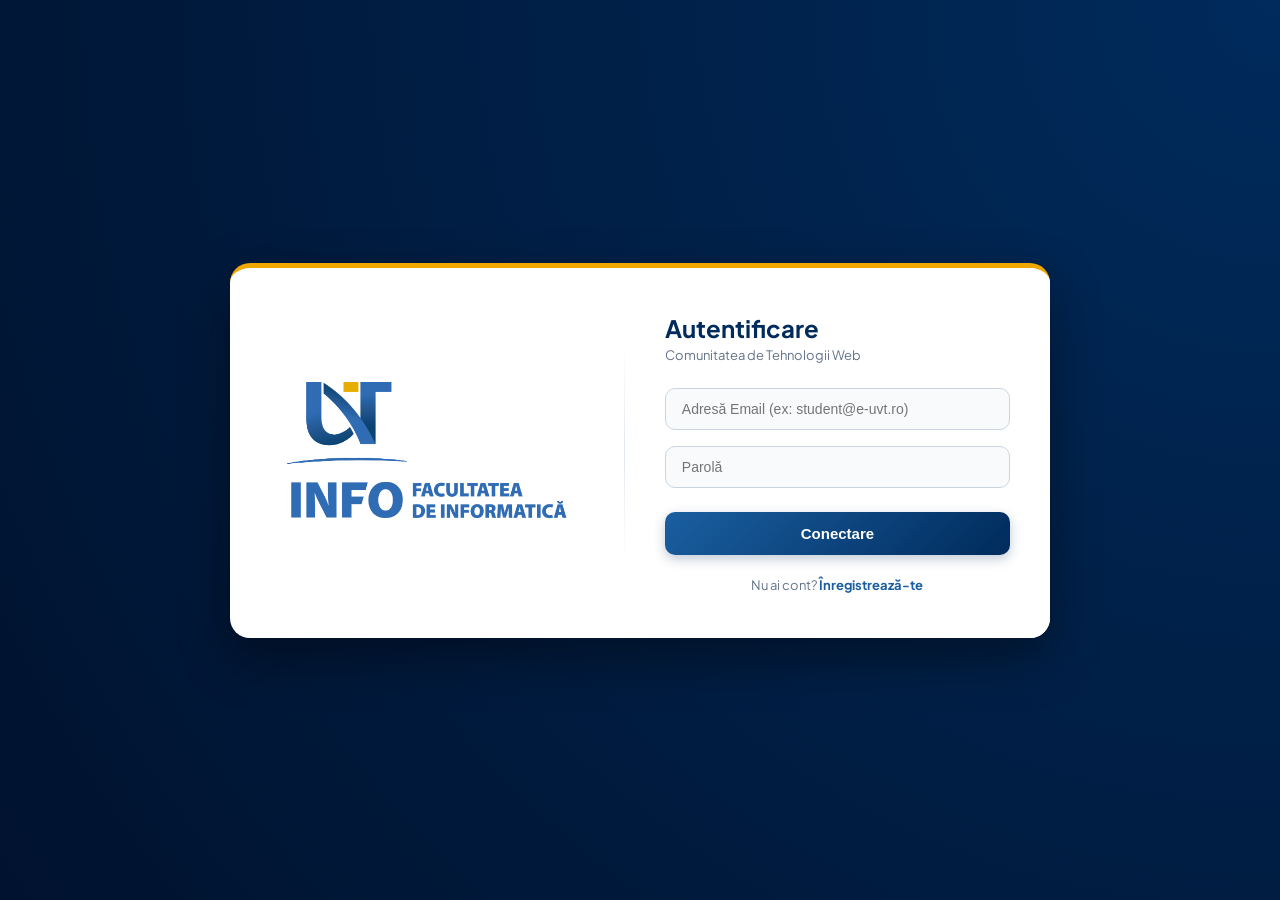
==== project-lab/HTML/login.html @ 8e834018 "Add files via upload" ====
<!DOCTYPE html>
<html lang="ro">
<head>
    <meta charset="UTF-8">
    <meta name="viewport" content="width=device-width, initial-scale=1.0">
    <title>Autentificare — Facultatea de Informatică UVT</title>
    <link rel="stylesheet" href="../CSS/style.css">
    <link rel="stylesheet" href="../CSS/login_style.css">
</head>
<body>
    <div class="login-wrapper">
        <div class="login-container">
            <!-- Partea stângă: Sigla Facultății de Informatică -->
            <div class="login-image">
                <img src="../MEDIA/login.png" alt="Facultatea de Informatică UVT">
            </div>

            <div class="separator"></div>

            <!-- Partea dreaptă: Formularul de autentificare -->
            <div class="login-form">
                <h2>Autentificare</h2>
                <p class="subtitle">Comunitatea de Tehnologii Web</p>
                
                <form action="home.html" method="get">
                    <div class="input-group">
                        <input type="email" placeholder="Adresă Email (ex: student@e-uvt.ro)" required>
                    </div>
                    <div class="input-group">
                        <input type="password" placeholder="Parolă" required>
                    </div>
                    <button type="submit" class="btn-login">Conectare</button>
                </form>

                <p class="register-text">
                    Nu ai cont? <a href="register.html">Înregistrează-te</a>
                </p>
            </div>
        </div>
    </div>
</body>
</html>
---- project-lab/CSS/style.css ----
body {
    margin: 0;
    padding: 0;
    display: flex;
    justify-content: center;
    align-items: center;
    height: 100vh;
    font-family: Arial, sans-serif;
}
---- project-lab/CSS/login_style.css ----
@import url('https://fonts.googleapis.com/css2?family=Plus+Jakarta+Sans:wght@400;500;600;700&display=swap');

* {
    box-sizing: border-box;
    margin: 0;
    padding: 0;
}

body {
    /* Fundal elegant cu degrade în nuanțele oficiale UVT (Albastru & Auriu discret) */
    background: radial-gradient(circle at top right, #002b5c, #00122e);
    font-family: 'Plus Jakarta Sans', sans-serif;
    min-height: 100vh;
    display: flex;
    justify-content: center;
    align-items: center;
}

.login-wrapper {
    width: 100%;
    display: flex;
    justify-content: center;
    align-items: center;
    padding: 20px;
}

.login-container {
    display: flex;
    width: 100%;
    max-width: 820px;
    background: #ffffff;
    border-radius: 20px;
    box-shadow: 0 20px 50px rgba(0, 0, 0, 0.4);
    overflow: hidden;
    align-items: center;
    border-top: 5px solid #f0a800; /* Linia de accent Galben UVT */
}

/* Stânga: Imagine / Logo */
.login-image {
    flex: 1;
    display: flex;
    justify-content: center;
    align-items: center;
    padding: 40px;
    background-color: #ffffff;
}

.login-image img {
    width: 100%;
    max-width: 280px;
    height: auto;
    object-fit: contain;
    transition: transform 0.3s ease;
}

.login-image img:hover {
    transform: scale(1.03);
}

/* Separator vertical elegant */
.separator {
    width: 1px;
    height: 220px;
    background: linear-gradient(to bottom, transparent, #e2e8f0, transparent);
}

/* Dreapta: Formular */
.login-form {
    flex: 1.1;
    display: flex;
    flex-direction: column;
    justify-content: center;
    padding: 45px 40px;
    background-color: #ffffff;
}

.login-form h2 {
    font-size: 24px;
    font-weight: 700;
    color: #002b5c; /* Albastru UVT */
    margin-bottom: 4px;
    text-align: left;
}

.login-form .subtitle {
    font-size: 13px;
    color: #64748b;
    margin-bottom: 25px;
}

.input-group {
    margin-bottom: 16px;
}

.login-form input {
    width: 100%;
    padding: 12px 16px;
    border: 1.5px solid #cbd5e1;
    border-radius: 10px;
    font-size: 14px;
    background-color: #f8fafc;
    color: #1e293b;
    transition: all 0.2s ease-in-out;
}

.login-form input:focus {
    outline: none;
    border-color: #1a5fa1;
    background-color: #ffffff;
    box-shadow: 0 0 0 4px rgba(26, 95, 161, 0.12);
}

.login-form input:hover {
    border-color: #94a3b8;
}

/* Butonul modern albastru cu hover auriu UVT */
.btn-login {
    width: 100%;
    padding: 13px;
    margin-top: 8px;
    background: linear-gradient(135deg, #1a5fa1 0%, #002b5c 100%);
    border: none;
    border-radius: 10px;
    color: #ffffff;
    font-size: 15px;
    font-weight: 700;
    cursor: pointer;
    box-shadow: 0 4px 12px rgba(0, 43, 92, 0.25);
    transition: all 0.25s ease;
}

.btn-login:hover {
    background: linear-gradient(135deg, #002b5c 0%, #001836 100%);
    box-shadow: 0 6px 18px rgba(0, 43, 92, 0.35);
    transform: translateY(-1px);
}

.btn-login:active {
    transform: translateY(0);
}

/* Text & Link Inregistrare */
.register-text {
    margin-top: 22px;
    text-align: center;
    font-size: 13px;
    color: #64748b;
}

.register-text a {
    color: #1a5fa1;
    text-decoration: none;
    font-weight: 700;
    transition: color 0.2s ease;
}

.register-text a:hover {
    color: #f0a800; /* Accentuare Galben UVT la hover */
    text-decoration: underline;
}

/* Responsive pentru ecrane mici */
@media (max-width: 680px) {
    .login-container {
        flex-direction: column;
        max-width: 400px;
    }

    .separator {
        width: 80%;
        height: 1px;
    }

    .login-image {
        padding: 30px 20px 15px;
    }

    .login-form {
        padding: 25px 30px 35px;
    }

    .login-form h2, .login-form .subtitle {
        text-align: center;
    }
}
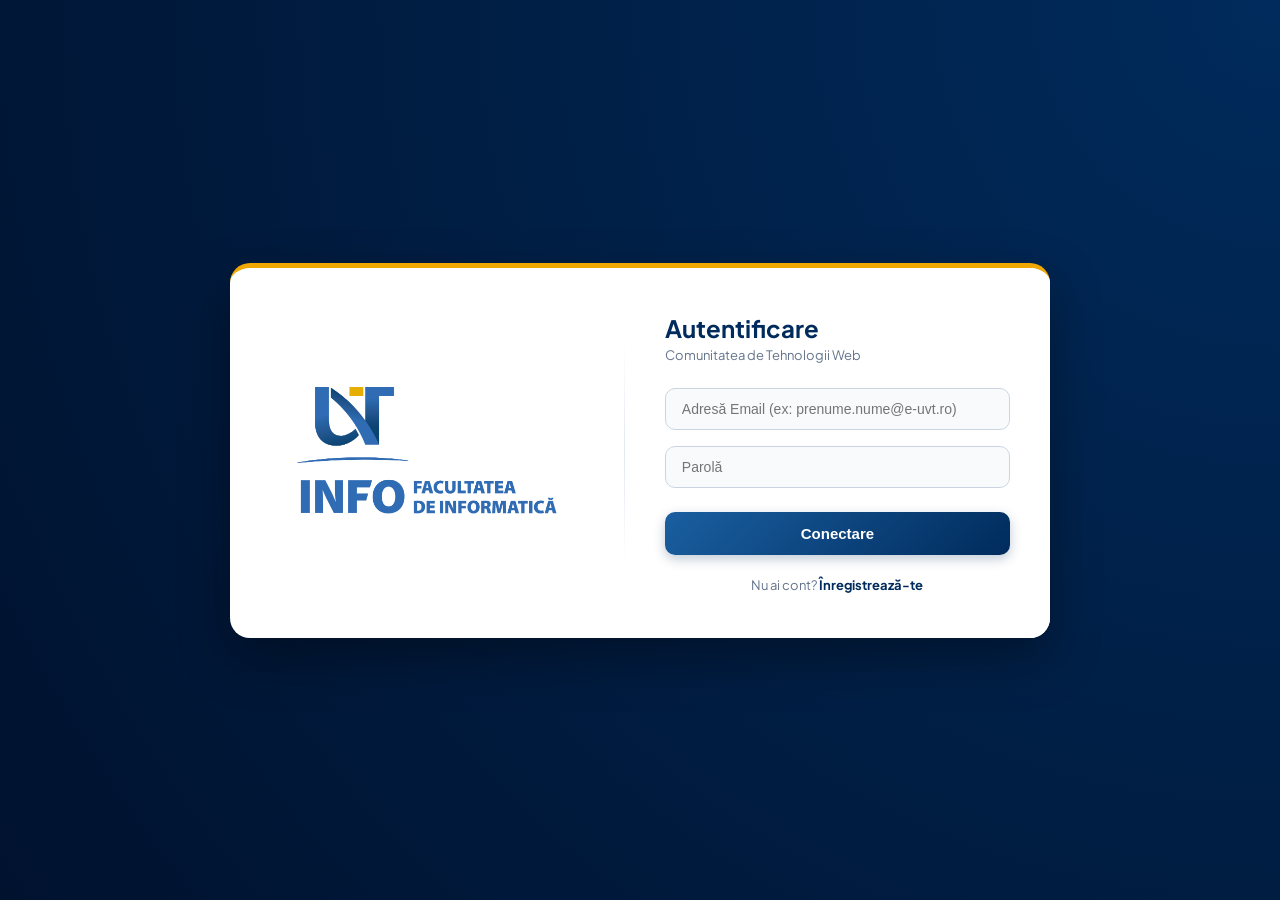
==== commit 796d6a92: "Add files via upload lab 3" ====
--- a/project-lab/HTML/login.html
+++ b/project-lab/HTML/login.html
@@ -10,24 +10,23 @@
 <body>
     <div class="login-wrapper">
         <div class="login-container">
-            <!-- Partea stângă: Sigla Facultății de Informatică -->
             <div class="login-image">
                 <img src="../MEDIA/login.png" alt="Facultatea de Informatică UVT">
             </div>
 
             <div class="separator"></div>
 
-            <!-- Partea dreaptă: Formularul de autentificare -->
             <div class="login-form">
                 <h2>Autentificare</h2>
                 <p class="subtitle">Comunitatea de Tehnologii Web</p>
-                
-                <form action="home.html" method="get">
+
+
+                <form id="loginForm">
                     <div class="input-group">
-                        <input type="email" placeholder="Adresă Email (ex: student@e-uvt.ro)" required>
+                        <input type="email" id="email" placeholder="Adresă Email (ex: prenume.nume@e-uvt.ro)" required>
                     </div>
                     <div class="input-group">
-                        <input type="password" placeholder="Parolă" required>
+                        <input type="password" id="password" placeholder="Parolă" required>
                     </div>
                     <button type="submit" class="btn-login">Conectare</button>
                 </form>
@@ -38,5 +37,7 @@
             </div>
         </div>
     </div>
+
+    <script src="../JS/login_js.js"></script>
 </body>
 </html>
--- a/project-lab/CSS/login_style.css
+++ b/project-lab/CSS/login_style.css
@@ -1,4 +1,5 @@
 @import url('https://fonts.googleapis.com/css2?family=Plus+Jakarta+Sans:wght@400;500;600;700&display=swap');
+
 
 * {
     box-sizing: border-box;
@@ -7,13 +8,14 @@
 }
 
 body {
-    /* Fundal elegant cu degrade în nuanțele oficiale UVT (Albastru & Auriu discret) */
+
     background: radial-gradient(circle at top right, #002b5c, #00122e);
     font-family: 'Plus Jakarta Sans', sans-serif;
     min-height: 100vh;
     display: flex;
     justify-content: center;
     align-items: center;
+    padding: 15px;
 }
 
 .login-wrapper {
@@ -21,7 +23,6 @@
     display: flex;
     justify-content: center;
     align-items: center;
-    padding: 20px;
 }
 
 .login-container {
@@ -30,10 +31,15 @@
     max-width: 820px;
     background: #ffffff;
     border-radius: 20px;
-    box-shadow: 0 20px 50px rgba(0, 0, 0, 0.4);
+    box-shadow: 0 20px 50px rgba(0, 0, 0, 0.35);
     overflow: hidden;
     align-items: center;
     border-top: 5px solid #f0a800; /* Linia de accent Galben UVT */
+    transition: transform 0.3s ease, box-shadow 0.3s ease;
+}
+
+.login-container:hover {
+    box-shadow: 0 25px 60px rgba(0, 0, 0, 0.45);
 }
 
 /* Stânga: Imagine / Logo */
@@ -48,17 +54,17 @@
 
 .login-image img {
     width: 100%;
-    max-width: 280px;
+    max-width: 260px;
     height: auto;
     object-fit: contain;
     transition: transform 0.3s ease;
 }
 
 .login-image img:hover {
-    transform: scale(1.03);
-}
-
-/* Separator vertical elegant */
+    transform: scale(1.04);
+}
+
+/* Separator vertical subțire */
 .separator {
     width: 1px;
     height: 220px;
@@ -106,16 +112,16 @@
 
 .login-form input:focus {
     outline: none;
-    border-color: #1a5fa1;
+    border-color: #002b5c;
     background-color: #ffffff;
-    box-shadow: 0 0 0 4px rgba(26, 95, 161, 0.12);
+    box-shadow: 0 0 0 4px rgba(0, 43, 92, 0.12);
 }
 
 .login-form input:hover {
     border-color: #94a3b8;
 }
 
-/* Butonul modern albastru cu hover auriu UVT */
+/* Butonul modern de login */
 .btn-login {
     width: 100%;
     padding: 13px;
@@ -132,16 +138,16 @@
 }
 
 .btn-login:hover {
-    background: linear-gradient(135deg, #002b5c 0%, #001836 100%);
+    background: linear-gradient(135deg, #002b5c 0%, #00122e 100%);
     box-shadow: 0 6px 18px rgba(0, 43, 92, 0.35);
-    transform: translateY(-1px);
+    transform: translateY(-2px);
 }
 
 .btn-login:active {
     transform: translateY(0);
 }
 
-/* Text & Link Inregistrare */
+/* Text & Link Înregistrare */
 .register-text {
     margin-top: 22px;
     text-align: center;
@@ -150,7 +156,7 @@
 }
 
 .register-text a {
-    color: #1a5fa1;
+    color: #002b5c;
     text-decoration: none;
     font-weight: 700;
     transition: color 0.2s ease;
@@ -161,27 +167,56 @@
     text-decoration: underline;
 }
 
-/* Responsive pentru ecrane mici */
-@media (max-width: 680px) {
+/* Media Queries complete pentru sprijin Responsive */
+@media (max-width: 768px) {
     .login-container {
         flex-direction: column;
-        max-width: 400px;
+        max-width: 440px;
     }
 
     .separator {
         width: 80%;
         height: 1px;
+        background: linear-gradient(to right, transparent, #e2e8f0, transparent);
     }
 
     .login-image {
         padding: 30px 20px 15px;
     }
 
+    .login-image img {
+        max-width: 200px;
+    }
+
     .login-form {
         padding: 25px 30px 35px;
+        width: 100%;
     }
 
     .login-form h2, .login-form .subtitle {
         text-align: center;
     }
+}
+
+@media (max-width: 480px) {
+    body {
+        padding: 10px;
+    }
+
+    .login-container {
+        border-radius: 14px;
+    }
+
+    .login-form {
+        padding: 20px;
+    }
+
+    .login-form h2 {
+        font-size: 20px;
+    }
+
+    .btn-login {
+        padding: 11px;
+        font-size: 14px;
+    }
 }
